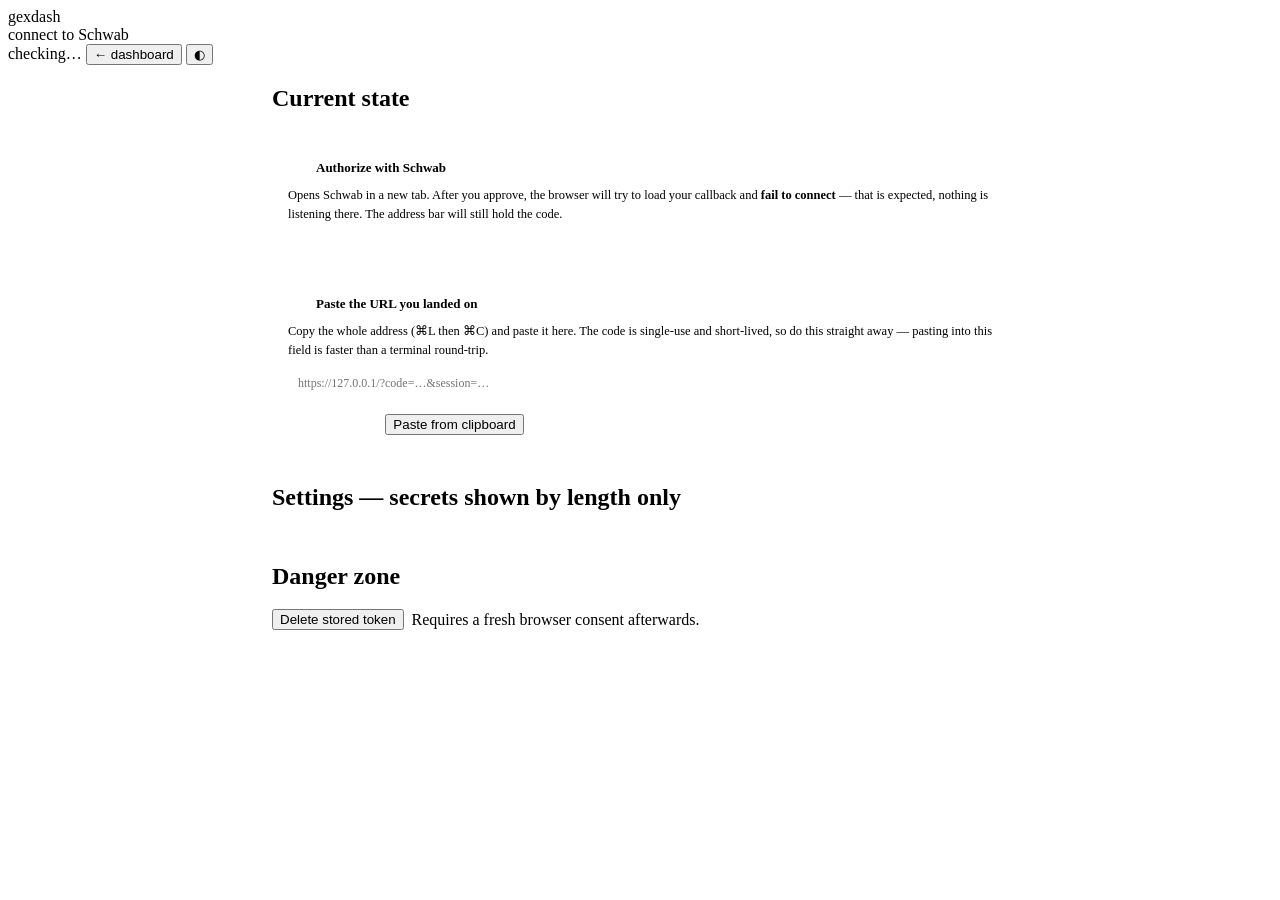
==== gexdash/static/connect.html @ 7f588c29 "Live Schwab data, and a configurable chart with indicators Connects to Schwab for real, and adds the" ====
<!doctype html>
<html lang="en">
<head>
<meta charset="utf-8">
<meta name="viewport" content="width=device-width, initial-scale=1">
<title>gexdash — connect to Schwab</title>
<link rel="stylesheet" href="/static/styles.css">
<style>
  .wrap { max-width: 46rem; margin: 0 auto; padding: var(--gap); display: grid; gap: var(--gap); }
  .step { display: grid; gap: 8px; padding: 14px 16px; border: 1px solid var(--border);
          border-radius: var(--radius); background: var(--surface-1); }
  .step h3 { margin: 0; font-size: 13px; font-weight: 650; display: flex; gap: 8px; align-items: center; }
  .num { display: inline-grid; place-items: center; width: 20px; height: 20px; border-radius: 50%;
         background: var(--series-call); color: #fff; font-size: 11px; font-weight: 700; }
  .step p { margin: 0; font-size: 12.5px; color: var(--text-secondary); line-height: 1.5; }
  .btn-primary { background: var(--series-call); color: #fff; border-color: transparent;
                 font-weight: 620; padding: 8px 16px; }
  .btn-primary:hover { filter: brightness(1.08); border-color: transparent; }
  input[type=text] { font-family: var(--mono); font-size: 12px; padding: 8px 10px; width: 100%;
                     border: 1px solid var(--border); border-radius: 7px;
                     background: var(--page); color: var(--text-primary); }
  .row { display: flex; gap: 8px; align-items: center; flex-wrap: wrap; }
  .kv { display: grid; grid-template-columns: auto 1fr; gap: 4px 14px; font-size: 12px;
        font-variant-numeric: tabular-nums; }
  .kv dt { color: var(--text-muted); }
  .kv dd { margin: 0; }
  .result { font-size: 12.5px; line-height: 1.5; }
  .result.ok { color: var(--good); }
  .result.bad { color: var(--critical); }
  .attempt { font-family: var(--mono); font-size: 11px; color: var(--text-secondary);
             border-left: 2px solid var(--border); padding-left: 8px; margin-top: 6px; }
  .clock { display: inline-block; padding: 2px 8px; border-radius: 999px; font-size: 11px;
           border: 1px solid var(--border); }
  .clock.warn { color: var(--serious); border-color: color-mix(in srgb, var(--serious) 50%, transparent); }
  .clock.good { color: var(--good); border-color: color-mix(in srgb, var(--good) 50%, transparent); }
</style>
</head>
<body>

<header class="top">
  <div class="brand">gexdash</div>
  <span class="ver">connect to Schwab</span>
  <div class="spacer"></div>
  <span class="badge" id="badge-state">checking…</span>
  <a href="/"><button>← dashboard</button></a>
  <button id="btn-theme" title="Toggle light / dark">◐</button>
</header>

<div class="wrap">

  <div id="notices"></div>

  <section class="card">
    <h2>Current state</h2>
    <dl class="kv" id="state"></dl>
  </section>

  <section class="step">
    <h3><span class="num">1</span> Authorize with Schwab</h3>
    <p>Opens Schwab in a new tab. After you approve, the browser will try to load
       your callback and <strong>fail to connect</strong> — that is expected, nothing is
       listening there. The address bar will still hold the code.</p>
    <div class="row">
      <a id="auth-link" target="_blank" rel="noopener"><button class="btn-primary">Authorize with Schwab ↗</button></a>
      <span class="muted small" id="auth-hint"></span>
    </div>
  </section>

  <section class="step">
    <h3><span class="num">2</span> Paste the URL you landed on</h3>
    <p>Copy the whole address (⌘L then ⌘C) and paste it here. The code is
       single-use and short-lived, so do this straight away — pasting into
       this field is faster than a terminal round-trip.</p>
    <input type="text" id="redirect-url" placeholder="https://127.0.0.1/?code=…&amp;session=…" autocomplete="off" spellcheck="false">
    <div class="row">
      <button class="btn-primary" id="btn-exchange">Connect</button>
      <button id="btn-paste">Paste from clipboard</button>
      <span id="exchange-state" class="muted small"></span>
    </div>
    <div id="result" class="result"></div>
  </section>

  <section class="card">
    <h2>Settings <span class="muted" style="text-transform:none;letter-spacing:0">— secrets shown by length only</span></h2>
    <dl class="kv" id="settings"></dl>
  </section>

  <section class="card">
    <h2>Danger zone</h2>
    <div class="row">
      <button id="btn-logout">Delete stored token</button>
      <span class="muted small">Requires a fresh browser consent afterwards.</span>
    </div>
  </section>

</div>

<script>
const $ = (id) => document.getElementById(id);
const esc = (s) => String(s ?? "").replace(/[&<>"]/g, c => ({"&":"&amp;","<":"&lt;",">":"&gt;",'"':"&quot;"}[c]));

const savedTheme = new URLSearchParams(location.search).get("theme") || localStorage.getItem("gexdash-theme");
if (savedTheme === "dark" || savedTheme === "light") document.documentElement.dataset.theme = savedTheme;

$("btn-theme").addEventListener("click", () => {
  const root = document.documentElement;
  const isDark = root.dataset.theme ? root.dataset.theme === "dark"
                                    : matchMedia("(prefers-color-scheme: dark)").matches;
  root.dataset.theme = isDark ? "light" : "dark";
  localStorage.setItem("gexdash-theme", root.dataset.theme);
});

function clockChip(value, unit, warnBelow) {
  const cls = value <= 0 ? "warn" : value < warnBelow ? "warn" : "good";
  return `<span class="clock ${cls}">${value.toFixed(unit === "days" ? 1 : 0)} ${unit}</span>`;
}

async function refresh() {
  const s = await (await fetch("/api/auth/status")).json();

  const badge = $("badge-state");
  badge.textContent = !s.configured ? "no credentials"
                    : s.authenticated ? "connected" : "not connected";
  badge.className = "badge " + (s.authenticated ? "live" : s.configured ? "warn" : "");

  const rows = [
    ["Provider", esc(s.provider) + (s.provider !== "schwab"
       ? ' <span class="muted">— set GEXDASH_PROVIDER=schwab in .env for live data</span>' : "")],
    ["Credentials", s.configured ? "app key and secret present" : "<span style='color:var(--critical)'>missing</span>"],
    ["Callback in use", `<code>${esc(s.callback_url ?? "-")}</code>`],
    ["Token file", `<code>${esc(s.token_path)}</code>`],
  ];
  if (s.authenticated) {
    rows.push(["Access token", clockChip(s.access_expires_in_minutes, "min", 5) +
      ' <span class="muted">refreshed automatically</span>']);
    rows.push(["Refresh token", clockChip(s.refresh_expires_in_days, "days", 2) +
      ' <span class="muted">then Schwab requires consent again — it cannot be renewed in code</span>']);
  } else {
    rows.push(["Detail", esc(s.detail ?? "")]);
  }
  $("state").innerHTML = rows.map(([k, v]) => `<dt>${k}</dt><dd>${v}</dd>`).join("");

  $("auth-link").href = s.authorize_url ?? "#";
  $("auth-link").querySelector("button").disabled = !s.authorize_url;
  $("auth-hint").textContent = s.redirect_candidates?.length > 1
    ? `Will try ${s.redirect_candidates.length} redirect_uri forms on exchange.` : "";

  $("settings").innerHTML = (s.settings ?? [])
    .map(r => `<dt>${esc(r.key)}</dt><dd>${esc(r.value)} <span class="muted">${esc(r.source)}</span></dd>`)
    .join("");
}

async function exchange() {
  const url = $("redirect-url").value.trim();
  if (!url) { $("result").className = "result bad"; $("result").textContent = "Paste the redirect URL first."; return; }

  $("btn-exchange").disabled = true;
  $("exchange-state").textContent = "exchanging…";
  try {
    const res = await fetch("/api/auth/exchange", {
      method: "POST",
      headers: { "Content-Type": "application/json" },
      body: JSON.stringify({ redirect_url: url }),
    });
    const body = await res.json();

    if (!res.ok) throw new Error(body.detail || `HTTP ${res.status}`);

    if (body.ok) {
      $("result").className = "result ok";
      $("result").innerHTML =
        `<strong>Connected.</strong> Access token good for ${body.access_expires_in_minutes.toFixed(0)} minutes ` +
        `(auto-refreshed); refresh token good for ${body.refresh_expires_in_days.toFixed(1)} days.` +
        (body.mismatch
          ? `<br>Note: <code>${esc(body.configured_redirect_uri)}</code> was rejected but ` +
            `<code>${esc(body.redirect_uri_accepted)}</code> worked — update SCHWAB_CALLBACK_URL in .env.`
          : "") +
        `<br><a href="/">Open the dashboard →</a>`;
      $("redirect-url").value = "";
    } else {
      $("result").className = "result bad";
      $("result").innerHTML = `<strong>Exchange failed.</strong>` +
        (body.attempts ?? []).map(a =>
          `<div class="attempt">${esc(a.redirect_uri)}<br>${esc(a.error)}</div>`).join("") +
        `<p class="muted small" style="margin-top:8px">${esc(body.hint ?? "")}</p>`;
    }
  } catch (err) {
    $("result").className = "result bad";
    $("result").textContent = err.message;
  } finally {
    $("btn-exchange").disabled = false;
    $("exchange-state").textContent = "";
    refresh();
  }
}

$("btn-exchange").addEventListener("click", exchange);
$("redirect-url").addEventListener("keydown", (e) => { if (e.key === "Enter") exchange(); });

$("btn-paste").addEventListener("click", async () => {
  try {
    $("redirect-url").value = (await navigator.clipboard.readText()).trim();
  } catch {
    $("exchange-state").textContent = "clipboard blocked — paste manually";
  }
});

$("btn-logout").addEventListener("click", async () => {
  await fetch("/api/auth/logout", { method: "POST" });
  $("result").className = "result";
  $("result").textContent = "Stored token deleted.";
  refresh();
});

refresh();
</script>
</body>
</html>
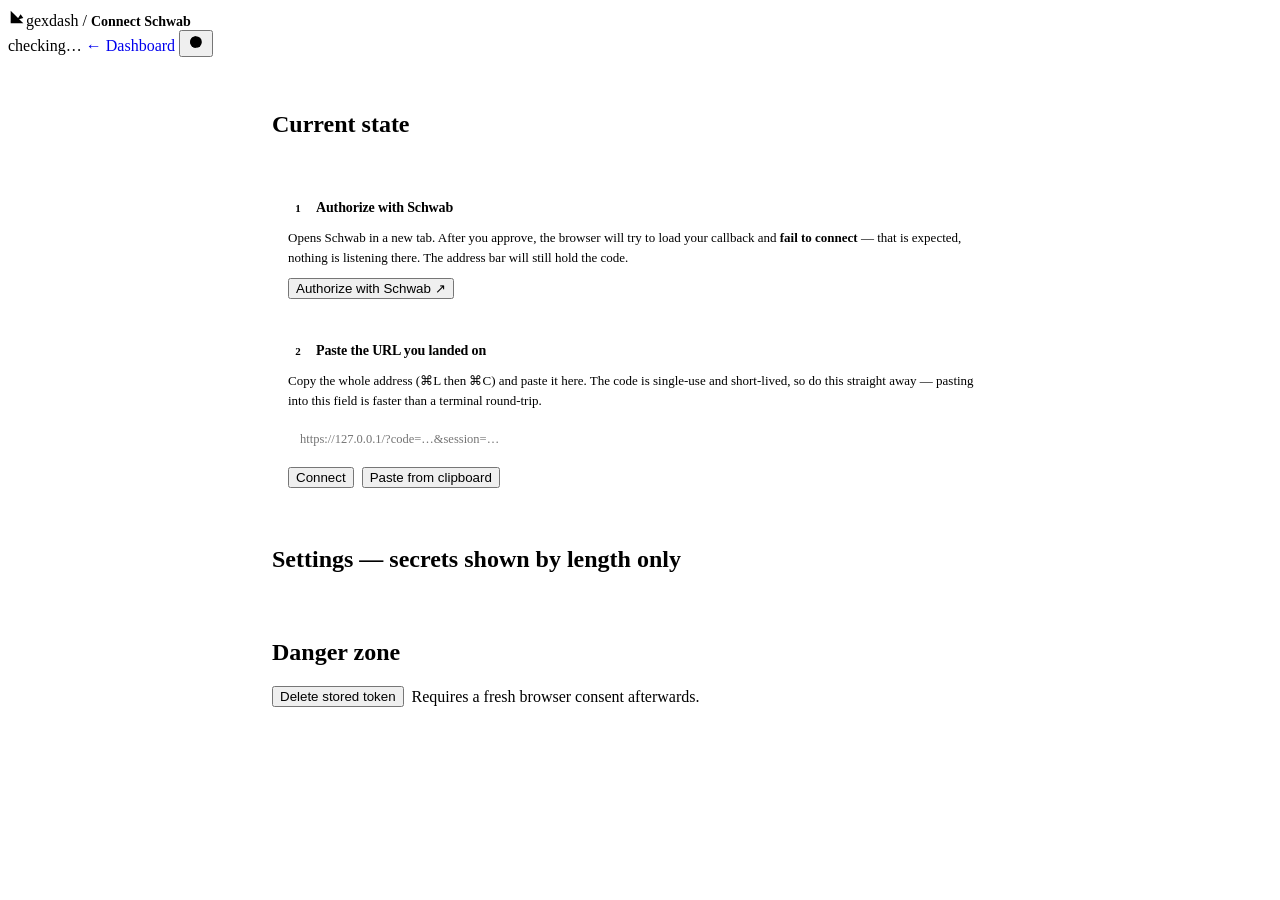
==== commit 1f20d768: "AffectUI look: app sidebar, slim top bar, one toolbar; docs and tour redone The AffectUI design syst" ====
--- a/gexdash/static/connect.html
+++ b/gexdash/static/connect.html
@@ -6,19 +6,22 @@
 <title>gexdash — connect to Schwab</title>
 <link rel="stylesheet" href="/static/styles.css">
 <style>
-  .wrap { max-width: 46rem; margin: 0 auto; padding: var(--gap); display: grid; gap: var(--gap); }
-  .step { display: grid; gap: 8px; padding: 14px 16px; border: 1px solid var(--border);
+  /* The dashboard's AffectUI components (styles.css): cards, the dark
+     primary button, a text field's edge. */
+  .wrap { max-width: 46rem; margin: 0 auto; padding: 20px; display: grid; gap: 14px; }
+  .step { display: grid; gap: 10px; padding: 14px 16px; border: 0; box-shadow: var(--card-shadow);
           border-radius: var(--radius); background: var(--surface-1); }
-  .step h3 { margin: 0; font-size: 13px; font-weight: 650; display: flex; gap: 8px; align-items: center; }
+  .step h3 { margin: 0; font-size: 14px; font-weight: 600; letter-spacing: -0.01em; display: flex; gap: 8px; align-items: center; }
   .num { display: inline-grid; place-items: center; width: 20px; height: 20px; border-radius: 50%;
-         background: var(--series-call); color: #fff; font-size: 11px; font-weight: 700; }
-  .step p { margin: 0; font-size: 12.5px; color: var(--text-secondary); line-height: 1.5; }
-  .btn-primary { background: var(--series-call); color: #fff; border-color: transparent;
-                 font-weight: 620; padding: 8px 16px; }
-  .btn-primary:hover { filter: brightness(1.08); border-color: transparent; }
-  input[type=text] { font-family: var(--mono); font-size: 12px; padding: 8px 10px; width: 100%;
-                     border: 1px solid var(--border); border-radius: 7px;
-                     background: var(--page); color: var(--text-primary); }
+         background: var(--text-primary); color: var(--surface-1); font-size: 11px; font-weight: 600; }
+  .step p { margin: 0; font-size: 13px; color: var(--text-secondary); line-height: 1.55; }
+  input[type=text] { font-family: var(--mono); font-size: 12.5px; height: 36px; padding: 0 12px; width: 100%;
+                     border: 0; border-radius: var(--radius-field); box-shadow: var(--field-shadow);
+                     background: var(--surface-1); color: var(--text-primary); outline: none; }
+  input[type=text]:hover { box-shadow: 0 0 0 1px var(--edge), 0 1px 2px rgba(0, 0, 0, 0.04); }
+  input[type=text]:focus { box-shadow: 0 0 0 1px var(--edge-focus), 0 1px 2px rgba(0, 0, 0, 0.04); }
+  .topbar .title { font-size: 14px; font-weight: 600; color: var(--text-primary); }
+  .topbar .brand-mark { margin-right: -4px; }
   .row { display: flex; gap: 8px; align-items: center; flex-wrap: wrap; }
   .kv { display: grid; grid-template-columns: auto 1fr; gap: 4px 14px; font-size: 12px;
         font-variant-numeric: tabular-nums; }
@@ -37,13 +40,15 @@
 </head>
 <body>
 
-<header class="top">
-  <div class="brand">gexdash</div>
-  <span class="ver">connect to Schwab</span>
+<header class="topbar">
+  <span class="brand-mark" aria-hidden="true"><svg class="ico" viewBox="0 0 20 20" width="18" height="18"><path d="M3 15l4-5 3 3 4-6 3 4"/><path d="M3 3v14h14"/></svg></span>
+  <span class="brand">gexdash</span>
+  <span class="muted">/</span>
+  <span class="title">Connect Schwab</span>
   <div class="spacer"></div>
   <span class="badge" id="badge-state">checking…</span>
-  <a href="/"><button>← dashboard</button></a>
-  <button id="btn-theme" title="Toggle light / dark">◐</button>
+  <a class="btn btn-secondary" href="/" style="text-decoration:none">← Dashboard</a>
+  <button class="icon-btn" id="btn-theme" aria-label="Light or dark"><svg class="ico" viewBox="0 0 20 20" width="18" height="18" aria-hidden="true"><circle cx="10" cy="10" r="6.5"/><path d="M10 3.5a6.5 6.5 0 000 13z" fill="currentColor" stroke="none"/></svg></button>
 </header>
 
 <div class="wrap">
@@ -61,7 +66,7 @@
        your callback and <strong>fail to connect</strong> — that is expected, nothing is
        listening there. The address bar will still hold the code.</p>
     <div class="row">
-      <a id="auth-link" target="_blank" rel="noopener"><button class="btn-primary">Authorize with Schwab ↗</button></a>
+      <a id="auth-link" target="_blank" rel="noopener"><button class="btn btn-primary">Authorize with Schwab ↗</button></a>
       <span class="muted small" id="auth-hint"></span>
     </div>
   </section>
@@ -73,7 +78,7 @@
        this field is faster than a terminal round-trip.</p>
     <input type="text" id="redirect-url" placeholder="https://127.0.0.1/?code=…&amp;session=…" autocomplete="off" spellcheck="false">
     <div class="row">
-      <button class="btn-primary" id="btn-exchange">Connect</button>
+      <button class="btn btn-primary" id="btn-exchange">Connect</button>
       <button id="btn-paste">Paste from clipboard</button>
       <span id="exchange-state" class="muted small"></span>
     </div>
